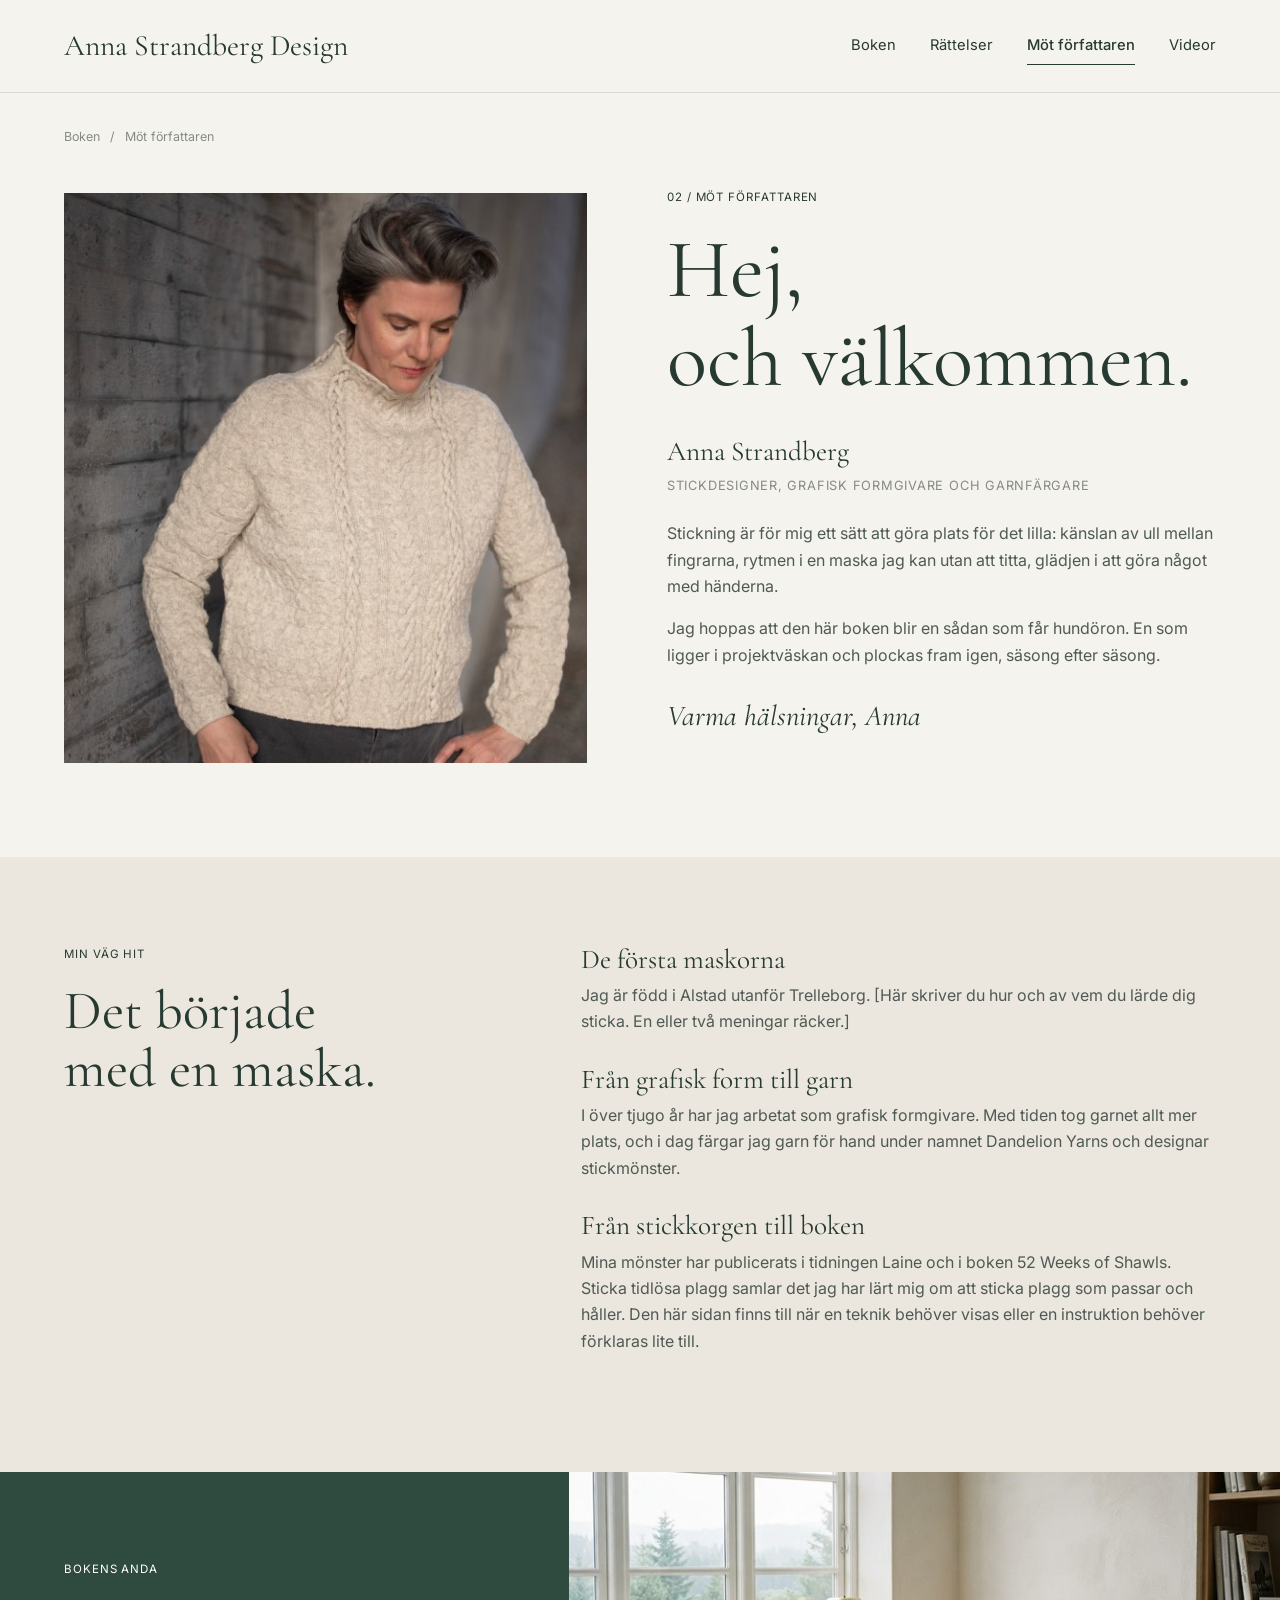
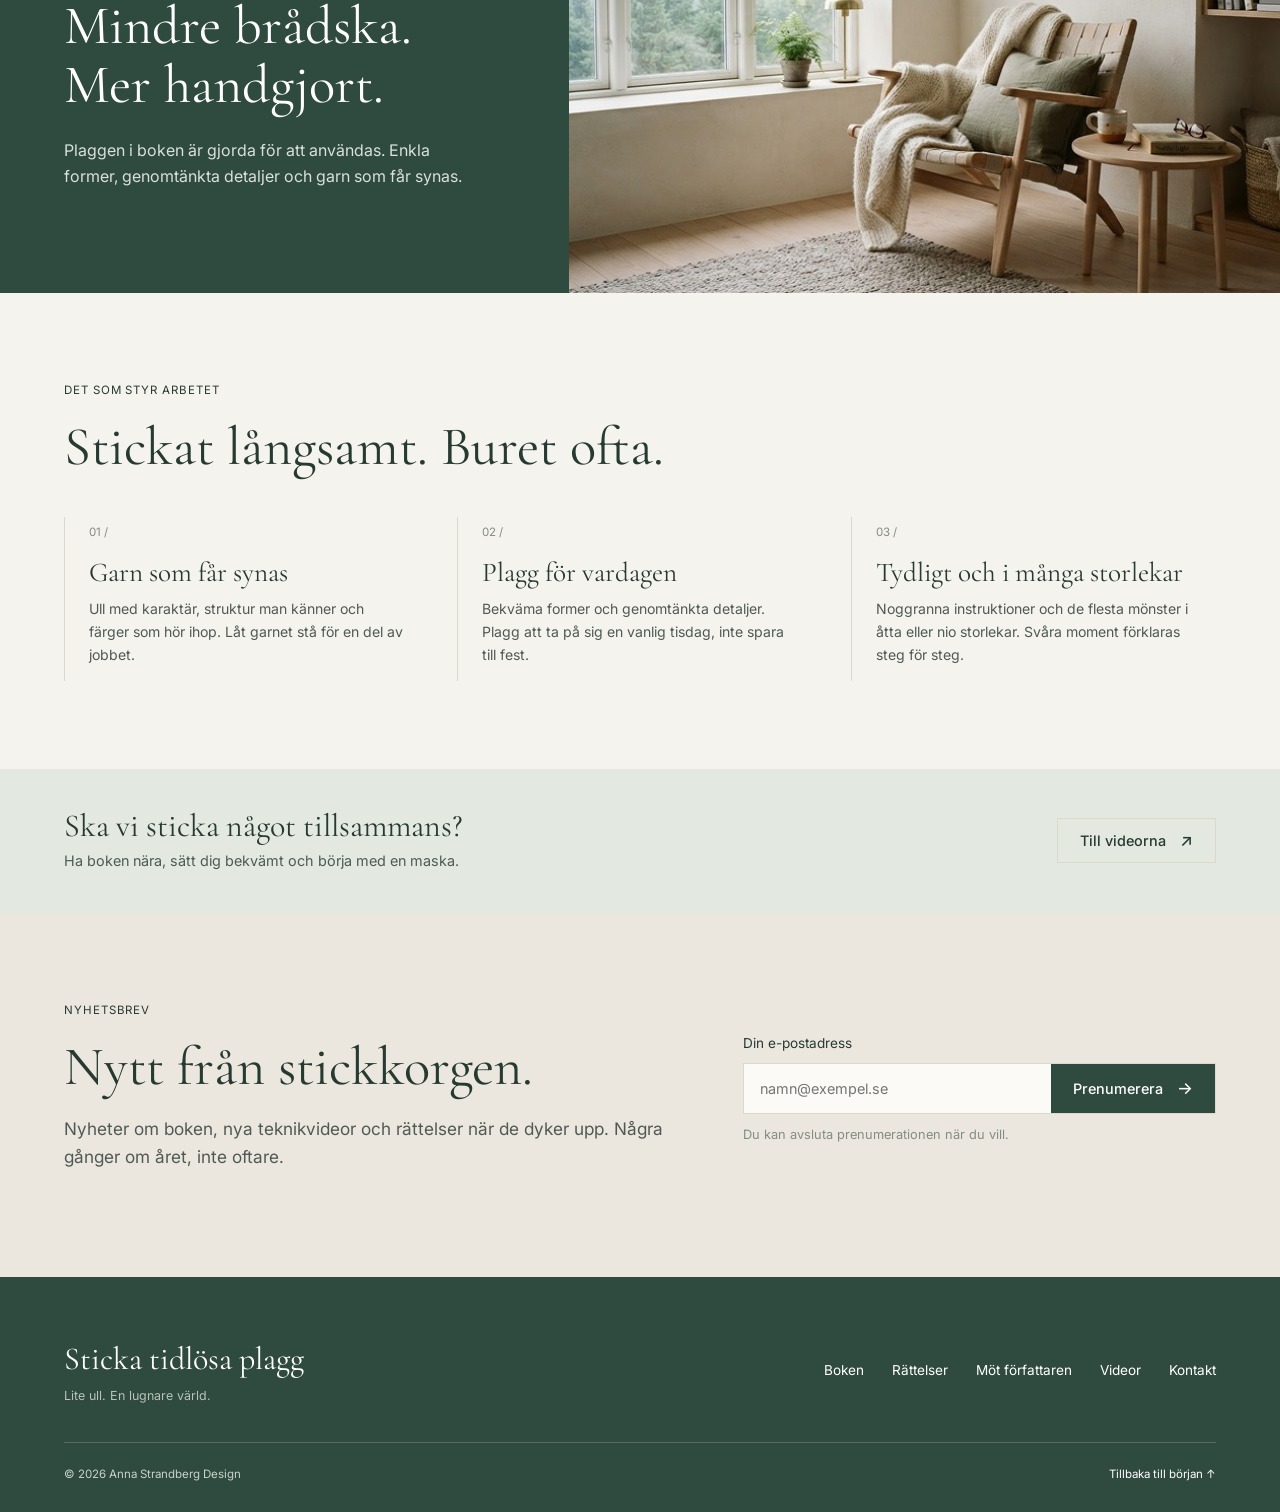
==== mot-forfattaren.html @ ff131e2a "Add files via upload" ====
<!doctype html>
<html lang="sv">
<head>
<meta charset="utf-8">
<meta name="viewport" content="width=device-width, initial-scale=1">
<title>Möt författaren | Sticka tidlösa plagg</title>
<meta name="description" content="Anna Strandberg är stickdesigner, grafisk formgivare och garnfärgare.">
<link rel="preconnect" href="https://fonts.googleapis.com">
<link rel="preconnect" href="https://fonts.gstatic.com" crossorigin>
<link href="https://fonts.googleapis.com/css2?family=Cormorant+Garamond:ital,wght@0,400;0,500;1,400&family=Inter:wght@400;500;600&display=swap" rel="stylesheet">
<link rel="stylesheet" href="css/style.css">
</head>
<body id="top">
<header class="header">
  <div class="wrap">
    <a class="logo" href="index.html">Anna Strandberg Design</a>
    <button class="menu-btn" aria-expanded="false" aria-controls="nav">Meny</button>
    <nav class="nav" id="nav">
      <a href="index.html">Boken</a>
      <a href="rattelser.html">Rättelser</a>
      <a href="mot-forfattaren.html" aria-current="page">Möt författaren</a>
      <a href="videor.html">Videor</a>
    </nav>
  </div>
</header>
<main>
<div class="wrap">
  <nav class="crumbs" aria-label="Brödsmulor"><a href="index.html">Boken</a><span>/</span>Möt författaren</nav>
  <div class="about-hero">
    <img src="bilder/anna.jpg" alt="Anna Strandberg i tröjan Nybrokajen">
    <div>
      <p class="label">02 / Möt författaren</p>
      <h1>Hej,<br>och välkommen.</h1>
      <p class="name">Anna Strandberg</p>
      <p class="small" style="text-transform:uppercase;letter-spacing:.06em;margin-bottom:24px">Stickdesigner, grafisk formgivare och garnfärgare</p>
      <p>Stickning är för mig ett sätt att göra plats för det lilla: känslan av ull mellan fingrarna, rytmen i en maska jag kan utan att titta, glädjen i att göra något med händerna.</p>
      <p>Jag hoppas att den här boken blir en sådan som får hundöron. En som ligger i projektväskan och plockas fram igen, säsong efter säsong.</p>
      <p class="sig">Varma hälsningar, Anna</p>
    </div>
  </div>
</div>

<section class="section band-sand">
  <div class="wrap split">
    <div>
      <p class="label">Min väg hit</p>
      <h2>Det började<br>med en maska.</h2>
    </div>
    <div class="story">
      <h3>De första maskorna</h3>
      <p>Jag är född i Alstad utanför Trelleborg. [Här skriver du hur och av vem du lärde dig sticka. En eller två meningar räcker.]</p>
      <h3>Från grafisk form till garn</h3>
      <p>I över tjugo år har jag arbetat som grafisk formgivare. Med tiden tog garnet allt mer plats, och i dag färgar jag garn för hand under namnet Dandelion Yarns och designar stickmönster.</p>
      <h3>Från stickkorgen till boken</h3>
      <p>Mina mönster har publicerats i tidningen Laine och i boken 52 Weeks of Shawls. Sticka tidlösa plagg samlar det jag har lärt mig om att sticka plagg som passar och håller. Den här sidan finns till när en teknik behöver visas eller en instruktion behöver förklaras lite till.</p>
    </div>
  </div>
</section>

<section class="split-img band-dark">
  <div class="txt">
    <p class="label">Bokens anda</p>
    <h2>Mindre brådska.<br>Mer handgjort.</h2>
    <p style="margin-top:22px;max-width:420px">Plaggen i boken är gjorda för att användas. Enkla former, genomtänkta detaljer och garn som får synas.</p>
  </div>
  <img src="bilder/stamning.jpg" alt="" loading="lazy">
</section>

<section class="section">
  <div class="wrap">
    <p class="label">Det som styr arbetet</p>
    <h2 style="margin-bottom:40px">Stickat långsamt. Buret ofta.</h2>
    <div class="steps3">
      <div><span class="num">01 /</span><h3>Garn som får synas</h3><p>Ull med karaktär, struktur man känner och färger som hör ihop. Låt garnet stå för en del av jobbet.</p></div>
      <div><span class="num">02 /</span><h3>Plagg för vardagen</h3><p>Bekväma former och genomtänkta detaljer. Plagg att ta på sig en vanlig tisdag, inte spara till fest.</p></div>
      <div><span class="num">03 /</span><h3>Tydligt och i många storlekar</h3><p>Noggranna instruktioner och de flesta mönster i åtta eller nio storlekar. Svåra moment förklaras steg för steg.</p></div>
    </div>
  </div>
</section>

<div class="band-sage">
  <div class="wrap cta">
    <div>
      <h3>Ska vi sticka något tillsammans?</h3>
      <p>Ha boken nära, sätt dig bekvämt och börja med en maska.</p>
    </div>
    <a class="btn" href="videor.html">Till videorna <span class="arrow">↗</span></a>
  </div>
</div>
</main>
<section class="section band-sand" id="nyhetsbrev">
  <div class="wrap newsletter">
    <div>
      <p class="label">Nyhetsbrev</p>
      <h2>Nytt från stickkorgen.</h2>
      <p class="lead" style="margin-top:18px">Nyheter om boken, nya teknikvideor och rättelser när de dyker upp. Några gånger om året, inte oftare.</p>
    </div>
    <!-- När du har ett nyhetsbrevsverktyg (t.ex. MailerLite) klistrar du in deras adress i action="" -->
    <form action="" method="post">
      <label for="epost">Din e-postadress</label>
      <div class="field">
        <input id="epost" name="email" type="email" placeholder="namn@exempel.se" required>
        <button class="btn btn-dark" type="submit">Prenumerera <span class="arrow">→</span></button>
      </div>
      <p class="small form-msg" style="margin-top:10px">Du kan avsluta prenumerationen när du vill.</p>
    </form>
  </div>
</section>
<footer class="footer">
  <div class="wrap">
    <div class="top">
      <div class="brand">Sticka tidlösa plagg<small>Lite ull. En lugnare värld.</small></div>
      <nav>
      <a href="index.html">Boken</a>
      <a href="rattelser.html">Rättelser</a>
      <a href="mot-forfattaren.html">Möt författaren</a>
      <a href="videor.html">Videor</a>
      <a href="mailto:strandberg.anna@gmail.com">Kontakt</a>
      </nav>
    </div>
    <div class="bottom">
      <span>© <span class="year">2026</span> Anna Strandberg Design</span>
      <a href="#top">Tillbaka till början ↑</a>
    </div>
  </div>
</footer>
<script src="js/main.js"></script>
</body>
</html>
---- css/style.css ----
/* ==========================================================
   Sticka tidlösa plagg – gemensam stil för alla sidor
   Färger och typsnitt ändras här, under :root
   ========================================================== */

:root {
  --bg: #f5f3ee;          /* ljus bakgrund */
  --paper: #fbfaf6;       /* kort och rutor */
  --sand: #ece7de;        /* beige block */
  --sage: #e3e8e0;        /* ljusgrönt block */
  --green: #2f4a3e;       /* mörkgrönt, knappar och sidfot */
  --ink: #263a31;         /* rubriker */
  --text: #4f5a54;        /* brödtext */
  --muted: #858b85;       /* små texter */
  --line: #ddd8cd;        /* linjer */
  --serif: "Cormorant Garamond", Georgia, serif;
  --sans: "Inter", system-ui, -apple-system, "Segoe UI", sans-serif;
  --wrap: 1200px;
}

* { box-sizing: border-box; }
html { scroll-behavior: smooth; }
body {
  margin: 0;
  background: var(--bg);
  color: var(--text);
  font-family: var(--sans);
  font-size: 16px;
  line-height: 1.65;
  -webkit-font-smoothing: antialiased;
}
img { max-width: 100%; display: block; }
a { color: inherit; }
h1, h2, h3 { font-family: var(--serif); font-weight: 400; color: var(--ink); margin: 0; line-height: 1.08; }
h1 { font-size: clamp(3rem, 7vw, 5.2rem); }
h2 { font-size: clamp(2.2rem, 4.5vw, 3.4rem); }
h3 { font-size: 1.7rem; }
p { margin: 0 0 1em; }

.wrap { max-width: var(--wrap); margin: 0 auto; padding: 0 24px; }
.section { padding: 88px 0; }
.label {
  font-size: .72rem; letter-spacing: .08em; text-transform: uppercase;
  color: var(--ink); margin: 0 0 18px;
}
.lead { font-size: 1.08rem; max-width: 640px; }
.small { font-size: .8rem; color: var(--muted); }

/* ---------- Toppfält ---------- */
.topbar { background: var(--sand); text-align: center; font-size: .72rem; padding: 7px 16px; color: var(--text); }
.header { border-bottom: 1px solid var(--line); background: var(--bg); position: sticky; top: 0; z-index: 20; }
.header .wrap { display: flex; align-items: center; justify-content: space-between; height: 92px; gap: 24px; }
.logo { font-family: var(--serif); font-size: 1.85rem; color: var(--ink); text-decoration: none; white-space: nowrap; }
.nav { display: flex; align-items: center; gap: 34px; }
.nav a { text-decoration: none; font-size: .92rem; color: var(--ink); padding: 6px 0; border-bottom: 1px solid transparent; }
.nav a:hover { border-color: var(--line); }
.nav a[aria-current="page"] { border-color: var(--ink); font-weight: 500; }
.menu-btn { display: none; background: none; border: 1px solid var(--line); padding: 8px 12px; font: inherit; color: var(--ink); cursor: pointer; }

/* ---------- Knappar ---------- */
.btn {
  display: inline-flex; align-items: center; gap: 14px;
  padding: 13px 22px; border: 1px solid var(--line); background: transparent;
  color: var(--ink); font: 500 .9rem var(--sans); text-decoration: none; cursor: pointer;
  transition: background .2s, color .2s;
}
.btn:hover { background: var(--paper); }
.btn-dark { background: var(--green); border-color: var(--green); color: #fff; }
.btn-dark:hover { background: #24392f; }
.arrow { font-size: 1.05rem; line-height: 1; }

/* ---------- Brödsmulor ---------- */
.crumbs { font-size: .78rem; color: var(--muted); padding-top: 34px; }
.crumbs a { text-decoration: none; }
.crumbs span { margin: 0 10px; }

/* ---------- Startsidan: hero ---------- */
.hero { padding: 64px 0 40px; }
.hero-grid { display: grid; grid-template-columns: 1fr 1fr; gap: 64px; align-items: center; }
.hero h1 { margin-bottom: 24px; }
.hero .actions { display: flex; gap: 12px; flex-wrap: wrap; margin-top: 28px; }
.hero-img { aspect-ratio: 4 / 3; object-fit: cover; width: 100%; background: var(--sand); }
.hero-foot { display: flex; justify-content: space-between; gap: 16px; margin-top: 40px; font-size: .75rem; letter-spacing: .06em; text-transform: uppercase; color: var(--muted); }

/* ---------- Tre kort ---------- */
.cards3 { background: var(--sand); }
.cards3 .wrap { display: grid; grid-template-columns: repeat(3, 1fr); }
.card3 { padding: 40px 32px; border-left: 1px solid var(--line); text-decoration: none; display: block; }
.card3:first-child { border-left: 0; padding-left: 0; }
.card3 .num { font-size: .72rem; color: var(--muted); display: flex; justify-content: space-between; }
.card3 h3 { font-size: 1.6rem; margin: 18px 0 8px; }
.card3 p { font-size: .88rem; margin-bottom: 14px; }
.card3 .more { font-size: .8rem; color: var(--ink); font-weight: 500; }

/* ---------- Mönstergalleri ---------- */
.head-row { display: flex; justify-content: space-between; align-items: end; gap: 24px; margin-bottom: 36px; }
.grid3 { display: grid; grid-template-columns: repeat(3, 1fr); gap: 48px 28px; }
.item img { aspect-ratio: 1 / 1; object-fit: cover; width: 100%; background: var(--sand); margin-bottom: 16px; }
.item .meta { font-size: .7rem; letter-spacing: .06em; text-transform: uppercase; color: var(--muted); margin-bottom: 4px; }
.item h3 { margin-bottom: 8px; }
.item p { font-size: .88rem; }

/* ---------- Videor ---------- */
.video-thumb { position: relative; aspect-ratio: 16 / 9; background: var(--sand); overflow: hidden; margin-bottom: 16px; cursor: pointer; border: 0; padding: 0; width: 100%; display: block; }
.video-thumb img { width: 100%; height: 100%; object-fit: cover; margin: 0; aspect-ratio: auto; }
.video-thumb .play {
  position: absolute; left: 50%; top: 50%; transform: translate(-50%, -50%);
  width: 58px; height: 58px; border-radius: 50%; background: rgba(255,255,255,.92);
  display: grid; place-items: center; color: var(--ink); font-size: 1.1rem; padding-left: 4px;
}
.video-thumb .time { position: absolute; right: 12px; bottom: 12px; background: var(--green); color: #fff; font-size: .7rem; padding: 3px 7px; }
.video-thumb .soon { position: absolute; left: 12px; top: 12px; background: var(--bg); font-size: .65rem; letter-spacing: .06em; text-transform: uppercase; padding: 4px 8px; }
.video-thumb iframe { position: absolute; inset: 0; width: 100%; height: 100%; border: 0; }

.featured { display: grid; grid-template-columns: 1.65fr 1fr; gap: 48px; align-items: start; }
.featured .video-thumb { margin: 0; }
.chapters { list-style: none; padding: 16px 0 0; margin: 16px 0; border-top: 1px solid var(--line); font-size: .88rem; }
.chapters li { display: flex; gap: 24px; padding: 4px 0; color: var(--ink); }
.chapters li span { color: var(--muted); width: 44px; }

.filters { display: flex; justify-content: space-between; gap: 16px; flex-wrap: wrap; margin-bottom: 32px; }
.chips { display: flex; gap: 10px; flex-wrap: wrap; }
.chip { border: 1px solid var(--line); background: transparent; border-radius: 99px; padding: 9px 16px; font: .82rem var(--sans); color: var(--text); cursor: pointer; }
.chip.active { background: var(--green); border-color: var(--green); color: #fff; }
.search { border: 1px solid var(--line); background: var(--paper); padding: 11px 16px; font: .88rem var(--sans); color: var(--ink); min-width: 260px; }
.search:focus, .newsletter input:focus, select:focus { outline: 2px solid var(--green); outline-offset: 1px; }

/* ---------- Block i färg ---------- */
.band-sage { background: var(--sage); }
.band-sand { background: var(--sand); }
.band-dark { background: var(--green); color: #d9e1da; }
.band-dark h2, .band-dark .label { color: #fff; }
.split { display: grid; grid-template-columns: 1fr 1.4fr; gap: 64px; }
.split.wide { grid-template-columns: 1fr 2.8fr; }
.split-img { display: grid; grid-template-columns: 1fr 1.25fr; }
.split-img .txt { padding: 88px 48px 88px max(24px, calc((100vw - var(--wrap)) / 2 + 24px)); }
.split-img img { width: 100%; height: 100%; object-fit: cover; min-height: 360px; background: #3b5649; }

.cta { display: flex; justify-content: space-between; align-items: center; gap: 24px; padding: 40px 24px; }
.cta h3 { font-size: 2rem; margin-bottom: 6px; }
.cta p { margin: 0; font-size: .9rem; }

.steps3 { display: grid; grid-template-columns: repeat(3, 1fr); gap: 28px; }
.steps3 > div { border-left: 1px solid var(--line); padding: 0 24px; }
.steps3 .num { font-size: .72rem; color: var(--muted); }
.steps3 h3 { margin: 14px 0 10px; }
.steps3 p { font-size: .88rem; }

/* ---------- Frågor ---------- */
.faq details { border-top: 1px solid var(--line); padding: 22px 0; }
.faq details:last-child { border-bottom: 1px solid var(--line); }
.faq summary { font-family: var(--serif); font-size: 1.55rem; color: var(--ink); cursor: pointer; list-style: none; display: flex; justify-content: space-between; gap: 16px; }
.faq summary::after { content: "+"; font-family: var(--sans); font-size: 1.2rem; color: var(--muted); }
.faq details[open] summary::after { content: "–"; }
.faq summary::-webkit-details-marker { display: none; }
.faq details p { margin: 12px 0 0; font-size: .92rem; max-width: 640px; }

/* ---------- Rättelser ---------- */
.errata-layout { display: grid; grid-template-columns: 240px 1fr; gap: 48px; }
.side label { font-size: .85rem; color: var(--ink); display: block; margin-bottom: 8px; }
.side select { width: 100%; padding: 12px 14px; border: 1px solid var(--line); background: var(--paper); font: .88rem var(--sans); color: var(--ink); }
.side .pat-list { list-style: none; padding: 0; margin: 10px 0 24px; }
.side .pat-list button { width: 100%; display: flex; justify-content: space-between; background: none; border: 0; padding: 10px 14px; font: .85rem var(--sans); color: var(--text); cursor: pointer; text-align: left; }
.side .pat-list button.active { background: var(--sage); color: var(--ink); }
.side .help { border-top: 1px solid var(--line); padding-top: 24px; font-size: .8rem; }
.notice { background: var(--paper); border: 1px solid var(--line); padding: 48px 40px; text-align: center; }
.notice h3 { margin-bottom: 10px; }
.notice p { margin: 0 auto; max-width: 460px; font-size: .92rem; }
.err { background: var(--paper); border: 1px solid var(--line); border-top: 0; padding: 28px 24px; display: grid; grid-template-columns: 70px 1fr; gap: 16px; }
.err:first-child { border-top: 1px solid var(--line); }
.err .page { font-size: .82rem; color: var(--muted); }
.err .where { font-size: .82rem; font-weight: 600; color: var(--ink); margin: 6px 0 16px; }
.err .type { float: right; font-size: .75rem; color: var(--ink); }
.compare { display: grid; grid-template-columns: 1fr 1fr; gap: 20px; margin-bottom: 16px; }
.compare div { padding: 18px; font-size: .95rem; }
.compare small { display: block; font-size: .65rem; letter-spacing: .06em; text-transform: uppercase; margin-bottom: 6px; color: var(--muted); }
.compare .was { background: var(--sand); }
.compare .is { background: var(--sage); color: var(--ink); font-weight: 500; }

.dl-list { border-top: 1px solid var(--line); }
.dl { display: grid; grid-template-columns: 1fr auto; gap: 16px; align-items: center; padding: 18px 0; border-bottom: 1px solid var(--line); }
.dl h3 { font-size: 1.45rem; }
.dl .small { margin: 2px 0 0; }
.dl .btn { padding: 10px 16px; font-size: .82rem; }
.dl .btn[aria-disabled="true"] { color: var(--muted); pointer-events: none; }

/* ---------- Om mig ---------- */
.about-hero { display: grid; grid-template-columns: 1fr 1.05fr; gap: 80px; align-items: center; padding: 40px 0 88px; }
.about-hero img { aspect-ratio: 11 / 12; object-fit: cover; width: 100%; background: var(--sand); }
.about-hero .name { font-family: var(--serif); font-size: 1.7rem; color: var(--ink); margin: 26px 0 0; }
.about-hero .sig { font-family: var(--serif); font-style: italic; font-size: 1.8rem; color: var(--ink); margin-top: 24px; }
.story h3 { margin-bottom: 8px; }
.story p { margin-bottom: 30px; }

/* ---------- Nyhetsbrev ---------- */
.newsletter { display: grid; grid-template-columns: 1.3fr 1fr; gap: 64px; align-items: center; }
.newsletter form label { display: block; font-size: .85rem; color: var(--ink); margin-bottom: 8px; }
.newsletter .field { display: flex; border: 1px solid var(--line); background: var(--paper); }
.newsletter input { flex: 1; border: 0; background: transparent; padding: 16px; font: .9rem var(--sans); min-width: 0; }
.newsletter button { border: 0; }

/* ---------- Sidfot ---------- */
.footer { background: var(--green); color: #c9d3cb; padding: 56px 0 28px; }
.footer .top { display: flex; justify-content: space-between; align-items: center; gap: 24px; flex-wrap: wrap; padding-bottom: 36px; border-bottom: 1px solid rgba(255,255,255,.18); }
.footer .brand { font-family: var(--serif); font-size: 2rem; color: #fff; }
.footer .brand small { display: block; font-family: var(--sans); font-size: .78rem; color: #b8c4bb; }
.footer nav { display: flex; gap: 28px; flex-wrap: wrap; font-size: .85rem; }
.footer a { text-decoration: none; color: #fff; }
.footer .bottom { display: flex; justify-content: space-between; gap: 16px; flex-wrap: wrap; padding-top: 22px; font-size: .72rem; }

/* ---------- Mobil ---------- */
@media (max-width: 900px) {
  .section { padding: 64px 0; }
  .header .wrap { height: 72px; }
  .logo { font-size: 1.4rem; }
  .menu-btn { display: block; }
  .nav { display: none; position: absolute; top: 72px; left: 0; right: 0; background: var(--bg); flex-direction: column; align-items: stretch; gap: 0; border-bottom: 1px solid var(--line); padding: 8px 24px 20px; }
  .nav.open { display: flex; }
  .nav a { padding: 12px 0; border-bottom: 1px solid var(--line); }
  .nav a[aria-current="page"] { border-color: var(--line); }
  .hero-grid, .featured, .split, .split.wide, .newsletter, .errata-layout, .about-hero, .split-img { grid-template-columns: 1fr; gap: 36px; }
  .split-img .txt { padding: 64px 24px; }
  .cards3 .wrap, .steps3 { grid-template-columns: 1fr; }
  .card3, .card3:first-child { border-left: 0; border-top: 1px solid var(--line); padding: 28px 0; }
  .card3:first-child { border-top: 0; }
  .steps3 > div { border-left: 0; border-top: 1px solid var(--line); padding: 20px 0 0; }
  .grid3 { grid-template-columns: 1fr 1fr; gap: 32px 16px; }
  .head-row, .cta { flex-direction: column; align-items: flex-start; }
  .search { min-width: 0; width: 100%; }
  .compare { grid-template-columns: 1fr; }
  .err { grid-template-columns: 1fr; }
  .about-hero { padding-bottom: 56px; }
}
@media (max-width: 560px) {
  .grid3 { grid-template-columns: 1fr; }
  .hero-foot { flex-direction: column; }
  .newsletter .field { flex-direction: column; }
}
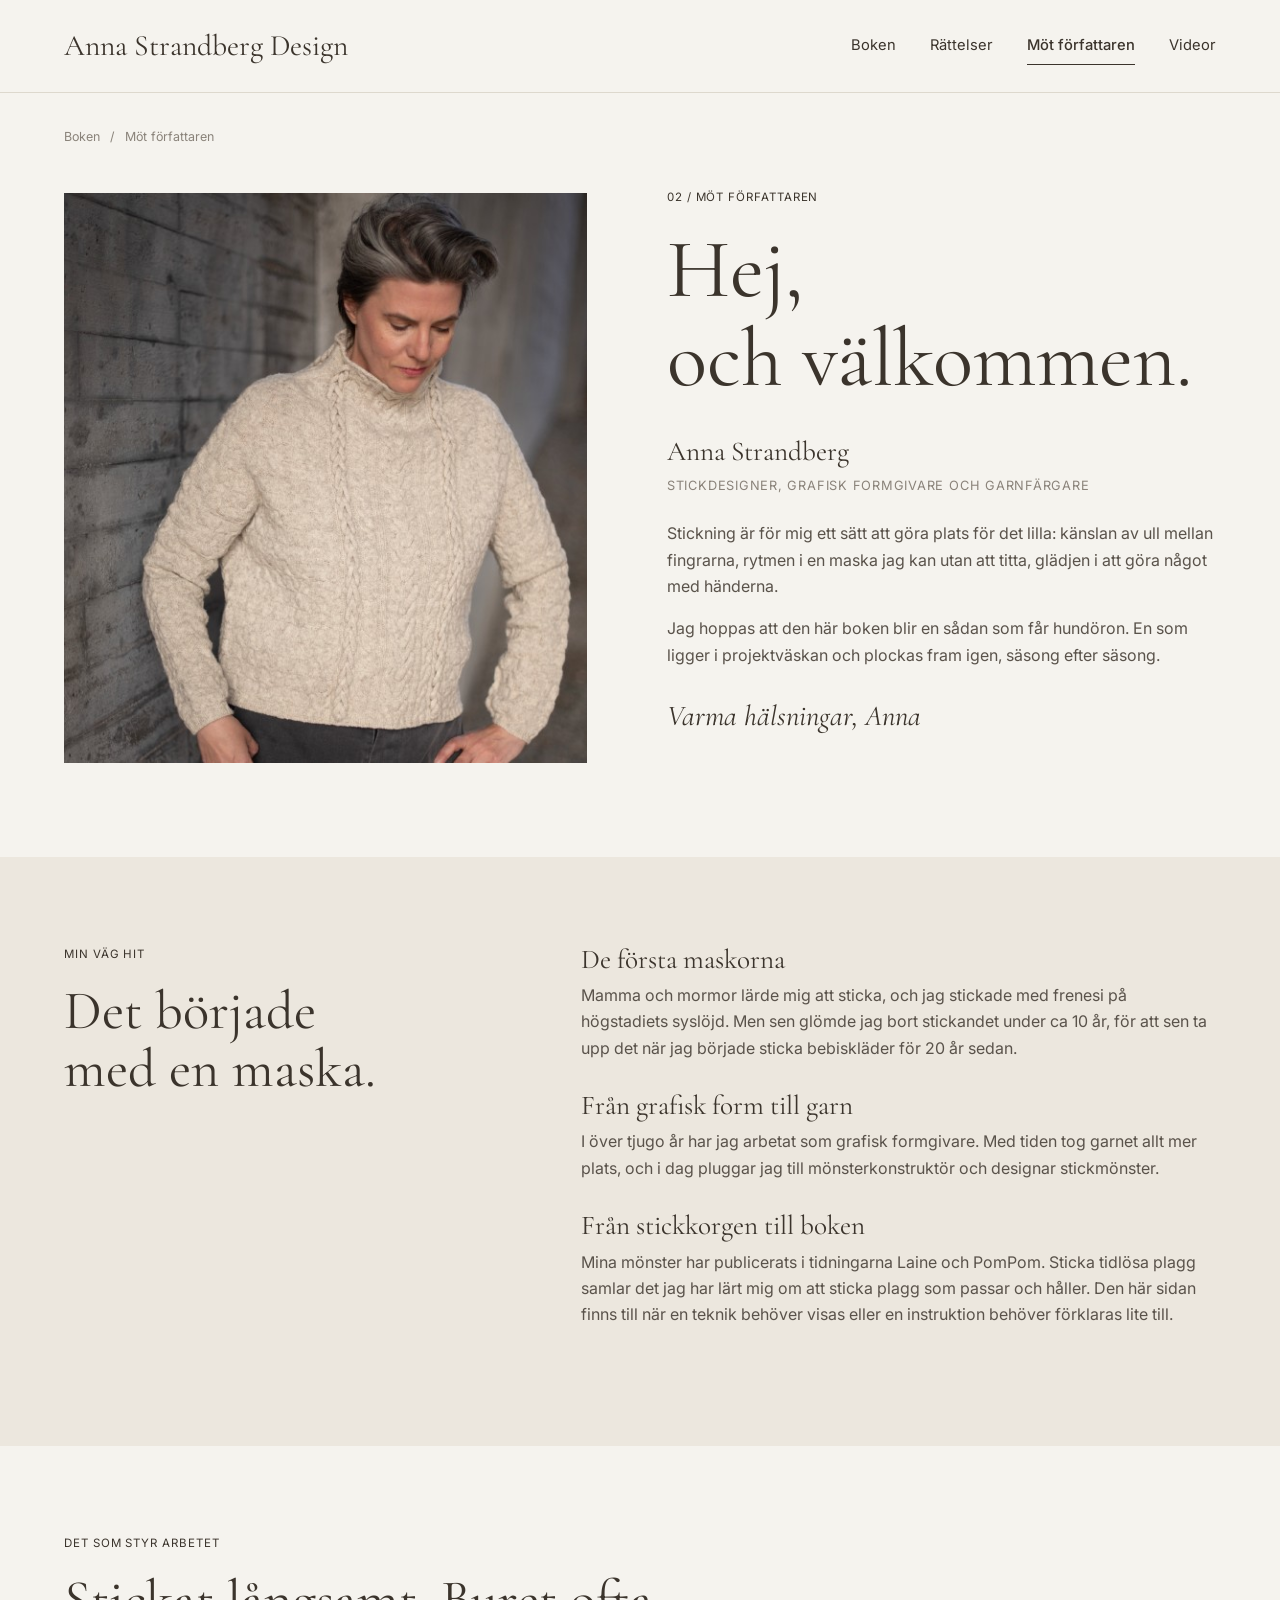
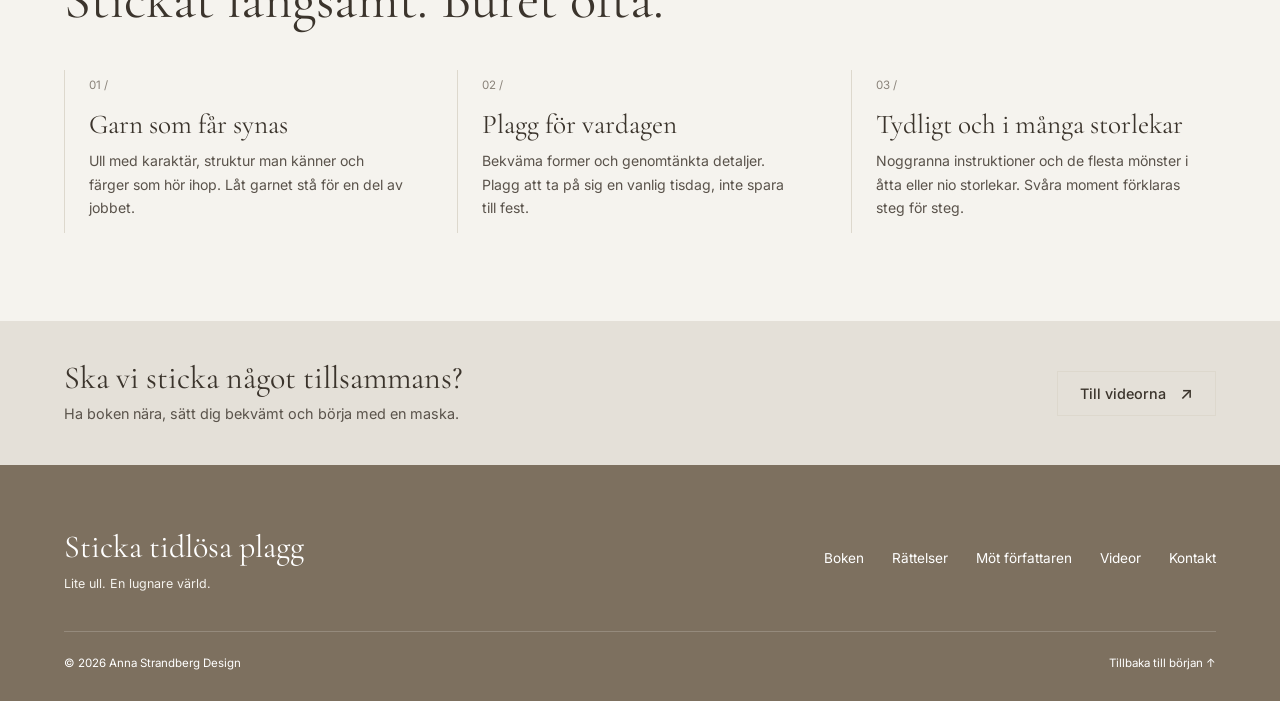
==== commit 74a404ce: "Add files via upload" ====
--- a/mot-forfattaren.html
+++ b/mot-forfattaren.html
@@ -48,23 +48,15 @@
     </div>
     <div class="story">
       <h3>De första maskorna</h3>
-      <p>Jag är född i Alstad utanför Trelleborg. [Här skriver du hur och av vem du lärde dig sticka. En eller två meningar räcker.]</p>
+      <p>Mamma och mormor lärde mig att sticka, och jag stickade med frenesi på högstadiets syslöjd. Men sen glömde jag bort stickandet under ca 10 år, för att sen ta upp det när jag började sticka bebiskläder för 20 år sedan.</p>
       <h3>Från grafisk form till garn</h3>
-      <p>I över tjugo år har jag arbetat som grafisk formgivare. Med tiden tog garnet allt mer plats, och i dag färgar jag garn för hand under namnet Dandelion Yarns och designar stickmönster.</p>
+      <p>I över tjugo år har jag arbetat som grafisk formgivare. Med tiden tog garnet allt mer plats, och i dag pluggar jag till mönsterkonstruktör och designar stickmönster.</p>
       <h3>Från stickkorgen till boken</h3>
-      <p>Mina mönster har publicerats i tidningen Laine och i boken 52 Weeks of Shawls. Sticka tidlösa plagg samlar det jag har lärt mig om att sticka plagg som passar och håller. Den här sidan finns till när en teknik behöver visas eller en instruktion behöver förklaras lite till.</p>
+      <p>Mina mönster har publicerats i tidningarna Laine och PomPom. Sticka tidlösa plagg samlar det jag har lärt mig om att sticka plagg som passar och håller. Den här sidan finns till när en teknik behöver visas eller en instruktion behöver förklaras lite till.</p>
     </div>
   </div>
 </section>
 
-<section class="split-img band-dark">
-  <div class="txt">
-    <p class="label">Bokens anda</p>
-    <h2>Mindre brådska.<br>Mer handgjort.</h2>
-    <p style="margin-top:22px;max-width:420px">Plaggen i boken är gjorda för att användas. Enkla former, genomtänkta detaljer och garn som får synas.</p>
-  </div>
-  <img src="bilder/stamning.jpg" alt="" loading="lazy">
-</section>
 
 <section class="section">
   <div class="wrap">
@@ -88,24 +80,6 @@
   </div>
 </div>
 </main>
-<section class="section band-sand" id="nyhetsbrev">
-  <div class="wrap newsletter">
-    <div>
-      <p class="label">Nyhetsbrev</p>
-      <h2>Nytt från stickkorgen.</h2>
-      <p class="lead" style="margin-top:18px">Nyheter om boken, nya teknikvideor och rättelser när de dyker upp. Några gånger om året, inte oftare.</p>
-    </div>
-    <!-- När du har ett nyhetsbrevsverktyg (t.ex. MailerLite) klistrar du in deras adress i action="" -->
-    <form action="" method="post">
-      <label for="epost">Din e-postadress</label>
-      <div class="field">
-        <input id="epost" name="email" type="email" placeholder="namn@exempel.se" required>
-        <button class="btn btn-dark" type="submit">Prenumerera <span class="arrow">→</span></button>
-      </div>
-      <p class="small form-msg" style="margin-top:10px">Du kan avsluta prenumerationen när du vill.</p>
-    </form>
-  </div>
-</section>
 <footer class="footer">
   <div class="wrap">
     <div class="top">
--- a/css/style.css
+++ b/css/style.css
@@ -7,11 +7,12 @@
   --bg: #f5f3ee;          /* ljus bakgrund */
   --paper: #fbfaf6;       /* kort och rutor */
   --sand: #ece7de;        /* beige block */
-  --sage: #e3e8e0;        /* ljusgrönt block */
-  --green: #2f4a3e;       /* mörkgrönt, knappar och sidfot */
-  --ink: #263a31;         /* rubriker */
-  --text: #4f5a54;        /* brödtext */
-  --muted: #858b85;       /* små texter */
+  --sage: #e4e0d8;        /* ljusgrått block */
+  --green: #9e9181;       /* gråbrun, stora mörka blocket */
+  --dark: #7d705f;        /* mörkare gråbrun, knappar och sidfot */
+  --ink: #3b342c;         /* rubriker */
+  --text: #5a534b;        /* brödtext */
+  --muted: #8a837a;       /* små texter */
   --line: #ddd8cd;        /* linjer */
   --serif: "Cormorant Garamond", Georgia, serif;
   --sans: "Inter", system-ui, -apple-system, "Segoe UI", sans-serif;
@@ -65,8 +66,8 @@
   transition: background .2s, color .2s;
 }
 .btn:hover { background: var(--paper); }
-.btn-dark { background: var(--green); border-color: var(--green); color: #fff; }
-.btn-dark:hover { background: #24392f; }
+.btn-dark { background: var(--dark); border-color: var(--dark); color: #fff; }
+.btn-dark:hover { background: #6b5f50; }
 .arrow { font-size: 1.05rem; line-height: 1; }
 
 /* ---------- Brödsmulor ---------- */
@@ -108,7 +109,7 @@
   width: 58px; height: 58px; border-radius: 50%; background: rgba(255,255,255,.92);
   display: grid; place-items: center; color: var(--ink); font-size: 1.1rem; padding-left: 4px;
 }
-.video-thumb .time { position: absolute; right: 12px; bottom: 12px; background: var(--green); color: #fff; font-size: .7rem; padding: 3px 7px; }
+.video-thumb .time { position: absolute; right: 12px; bottom: 12px; background: var(--dark); color: #fff; font-size: .7rem; padding: 3px 7px; }
 .video-thumb .soon { position: absolute; left: 12px; top: 12px; background: var(--bg); font-size: .65rem; letter-spacing: .06em; text-transform: uppercase; padding: 4px 8px; }
 .video-thumb iframe { position: absolute; inset: 0; width: 100%; height: 100%; border: 0; }
 
@@ -121,20 +122,20 @@
 .filters { display: flex; justify-content: space-between; gap: 16px; flex-wrap: wrap; margin-bottom: 32px; }
 .chips { display: flex; gap: 10px; flex-wrap: wrap; }
 .chip { border: 1px solid var(--line); background: transparent; border-radius: 99px; padding: 9px 16px; font: .82rem var(--sans); color: var(--text); cursor: pointer; }
-.chip.active { background: var(--green); border-color: var(--green); color: #fff; }
+.chip.active { background: var(--dark); border-color: var(--dark); color: #fff; }
 .search { border: 1px solid var(--line); background: var(--paper); padding: 11px 16px; font: .88rem var(--sans); color: var(--ink); min-width: 260px; }
-.search:focus, .newsletter input:focus, select:focus { outline: 2px solid var(--green); outline-offset: 1px; }
+.search:focus, .newsletter input:focus, select:focus { outline: 2px solid var(--dark); outline-offset: 1px; }
 
 /* ---------- Block i färg ---------- */
 .band-sage { background: var(--sage); }
 .band-sand { background: var(--sand); }
-.band-dark { background: var(--green); color: #d9e1da; }
+.band-dark { background: var(--green); color: #fff; }
 .band-dark h2, .band-dark .label { color: #fff; }
 .split { display: grid; grid-template-columns: 1fr 1.4fr; gap: 64px; }
 .split.wide { grid-template-columns: 1fr 2.8fr; }
 .split-img { display: grid; grid-template-columns: 1fr 1.25fr; }
 .split-img .txt { padding: 88px 48px 88px max(24px, calc((100vw - var(--wrap)) / 2 + 24px)); }
-.split-img img { width: 100%; height: 100%; object-fit: cover; min-height: 360px; background: #3b5649; }
+.split-img img { width: 100%; height: 100%; object-fit: cover; min-height: 360px; background: #8a7d6d; }
 
 .cta { display: flex; justify-content: space-between; align-items: center; gap: 24px; padding: 40px 24px; }
 .cta h3 { font-size: 2rem; margin-bottom: 6px; }
@@ -200,10 +201,10 @@
 .newsletter button { border: 0; }
 
 /* ---------- Sidfot ---------- */
-.footer { background: var(--green); color: #c9d3cb; padding: 56px 0 28px; }
+.footer { background: var(--dark); color: #fff; padding: 56px 0 28px; }
 .footer .top { display: flex; justify-content: space-between; align-items: center; gap: 24px; flex-wrap: wrap; padding-bottom: 36px; border-bottom: 1px solid rgba(255,255,255,.18); }
 .footer .brand { font-family: var(--serif); font-size: 2rem; color: #fff; }
-.footer .brand small { display: block; font-family: var(--sans); font-size: .78rem; color: #b8c4bb; }
+.footer .brand small { display: block; font-family: var(--sans); font-size: .78rem; color: #f5f3ee; }
 .footer nav { display: flex; gap: 28px; flex-wrap: wrap; font-size: .85rem; }
 .footer a { text-decoration: none; color: #fff; }
 .footer .bottom { display: flex; justify-content: space-between; gap: 16px; flex-wrap: wrap; padding-top: 22px; font-size: .72rem; }
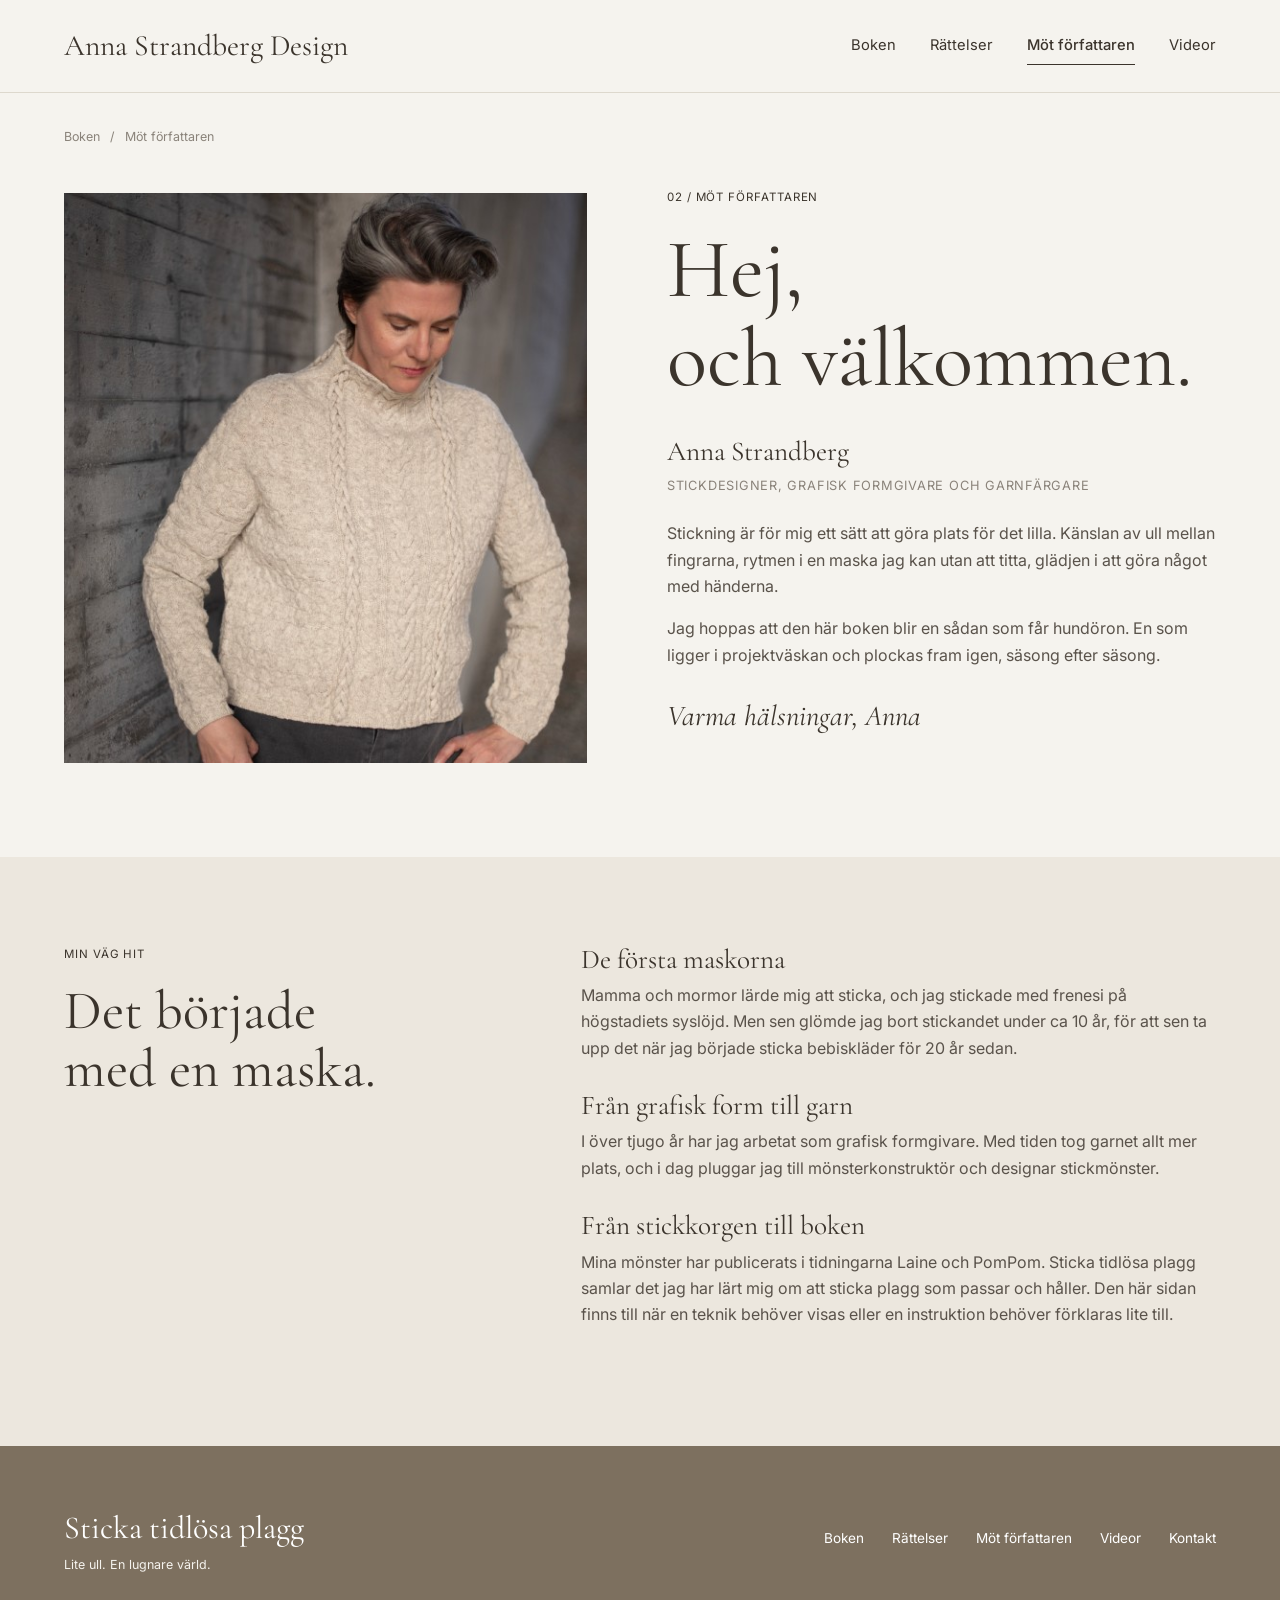
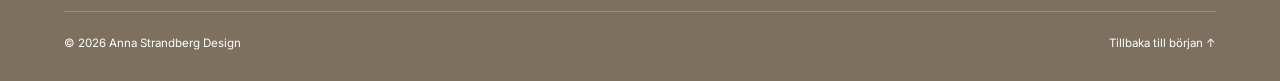
==== commit eac7e9bf: "Add files via upload" ====
--- a/mot-forfattaren.html
+++ b/mot-forfattaren.html
@@ -33,7 +33,7 @@
       <h1>Hej,<br>och välkommen.</h1>
       <p class="name">Anna Strandberg</p>
       <p class="small" style="text-transform:uppercase;letter-spacing:.06em;margin-bottom:24px">Stickdesigner, grafisk formgivare och garnfärgare</p>
-      <p>Stickning är för mig ett sätt att göra plats för det lilla: känslan av ull mellan fingrarna, rytmen i en maska jag kan utan att titta, glädjen i att göra något med händerna.</p>
+      <p>Stickning är för mig ett sätt att göra plats för det lilla. Känslan av ull mellan fingrarna, rytmen i en maska jag kan utan att titta, glädjen i att göra något med händerna.</p>
       <p>Jag hoppas att den här boken blir en sådan som får hundöron. En som ligger i projektväskan och plockas fram igen, säsong efter säsong.</p>
       <p class="sig">Varma hälsningar, Anna</p>
     </div>
@@ -58,27 +58,6 @@
 </section>
 
 
-<section class="section">
-  <div class="wrap">
-    <p class="label">Det som styr arbetet</p>
-    <h2 style="margin-bottom:40px">Stickat långsamt. Buret ofta.</h2>
-    <div class="steps3">
-      <div><span class="num">01 /</span><h3>Garn som får synas</h3><p>Ull med karaktär, struktur man känner och färger som hör ihop. Låt garnet stå för en del av jobbet.</p></div>
-      <div><span class="num">02 /</span><h3>Plagg för vardagen</h3><p>Bekväma former och genomtänkta detaljer. Plagg att ta på sig en vanlig tisdag, inte spara till fest.</p></div>
-      <div><span class="num">03 /</span><h3>Tydligt och i många storlekar</h3><p>Noggranna instruktioner och de flesta mönster i åtta eller nio storlekar. Svåra moment förklaras steg för steg.</p></div>
-    </div>
-  </div>
-</section>
-
-<div class="band-sage">
-  <div class="wrap cta">
-    <div>
-      <h3>Ska vi sticka något tillsammans?</h3>
-      <p>Ha boken nära, sätt dig bekvämt och börja med en maska.</p>
-    </div>
-    <a class="btn" href="videor.html">Till videorna <span class="arrow">↗</span></a>
-  </div>
-</div>
 </main>
 <footer class="footer">
   <div class="wrap">
